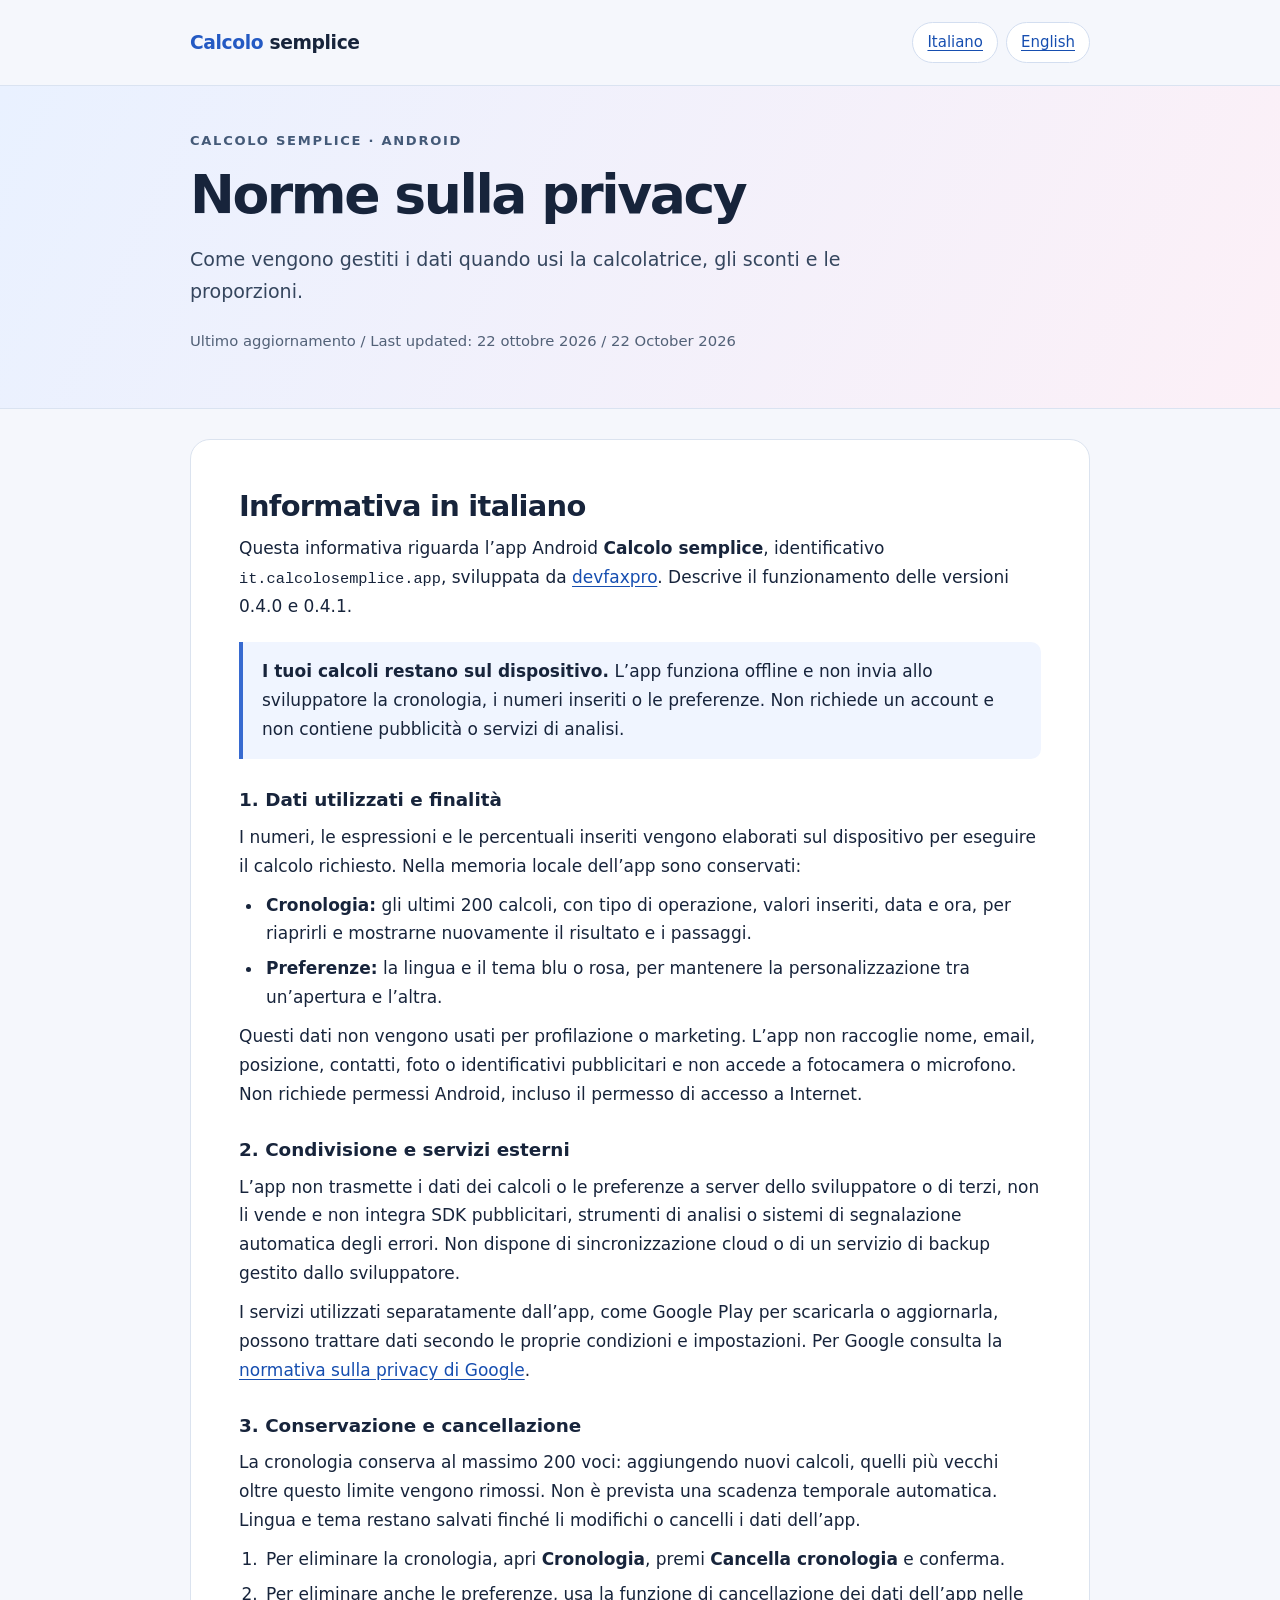
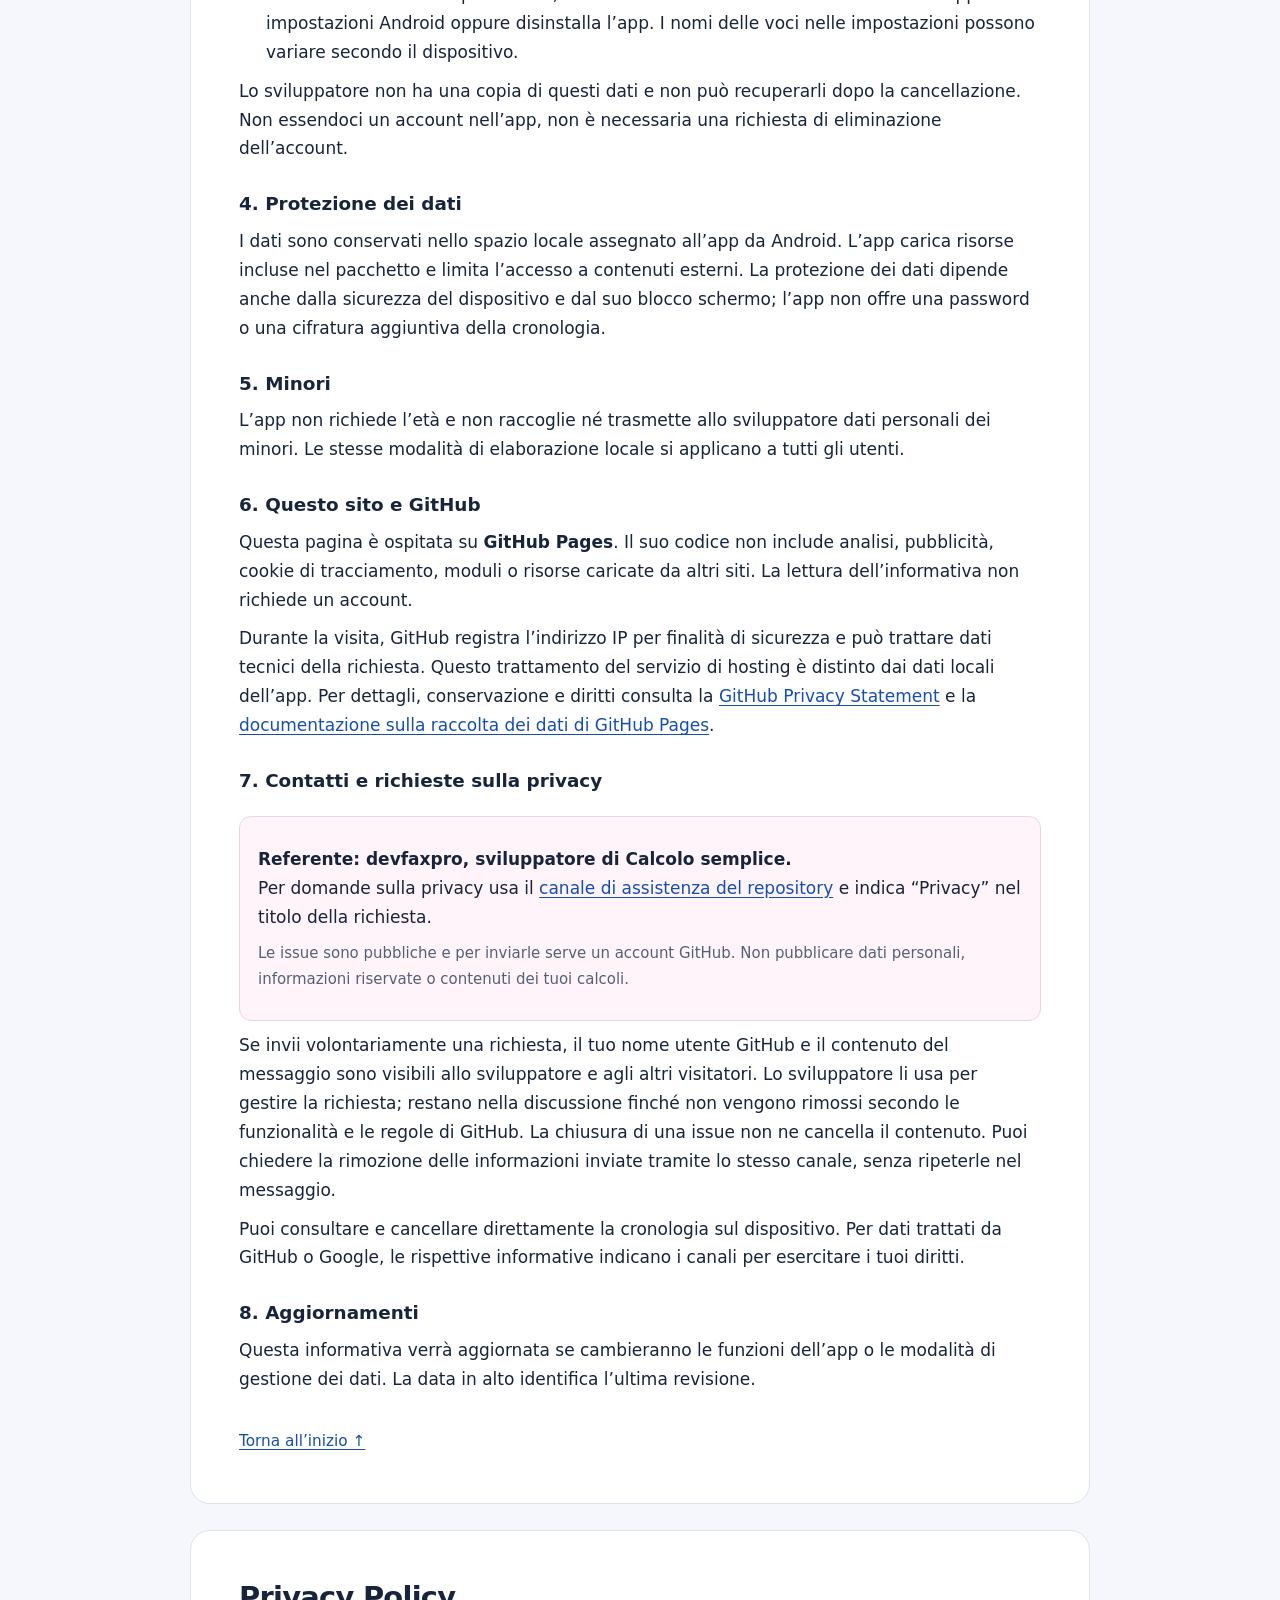
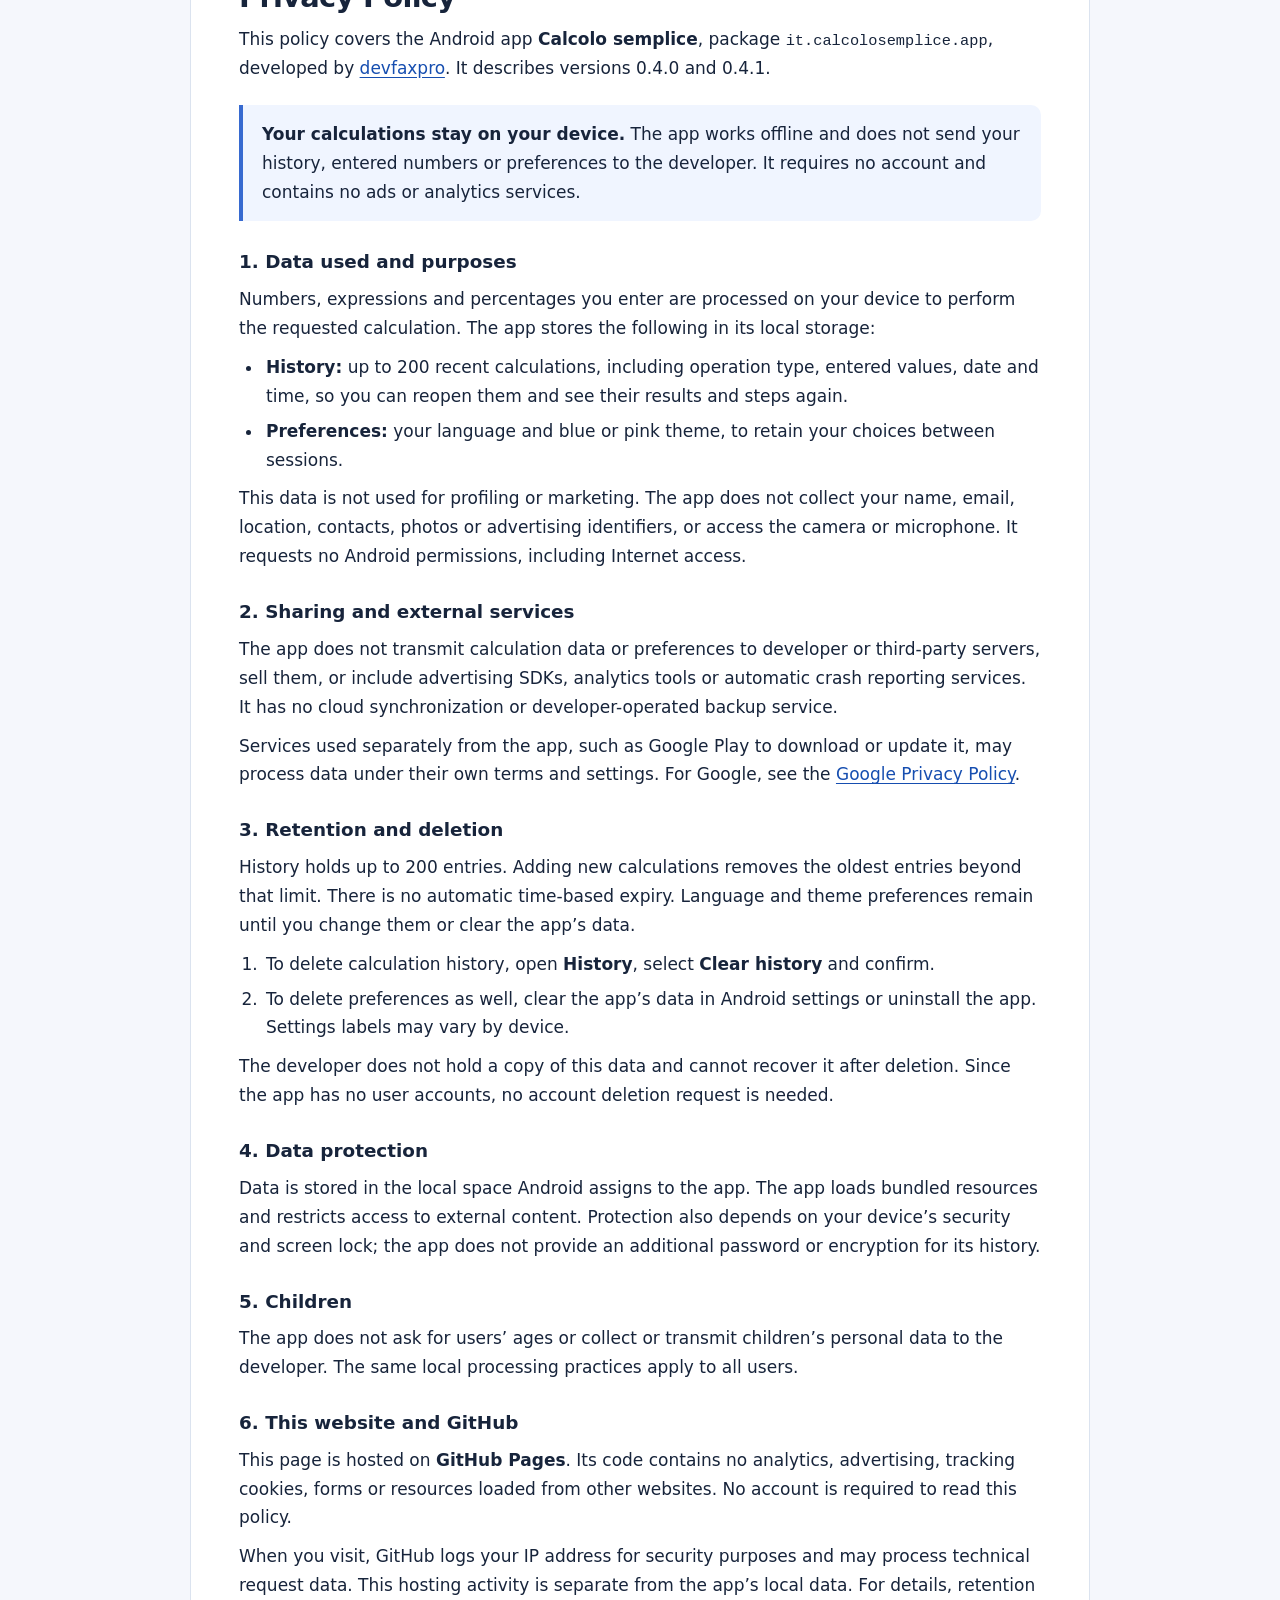
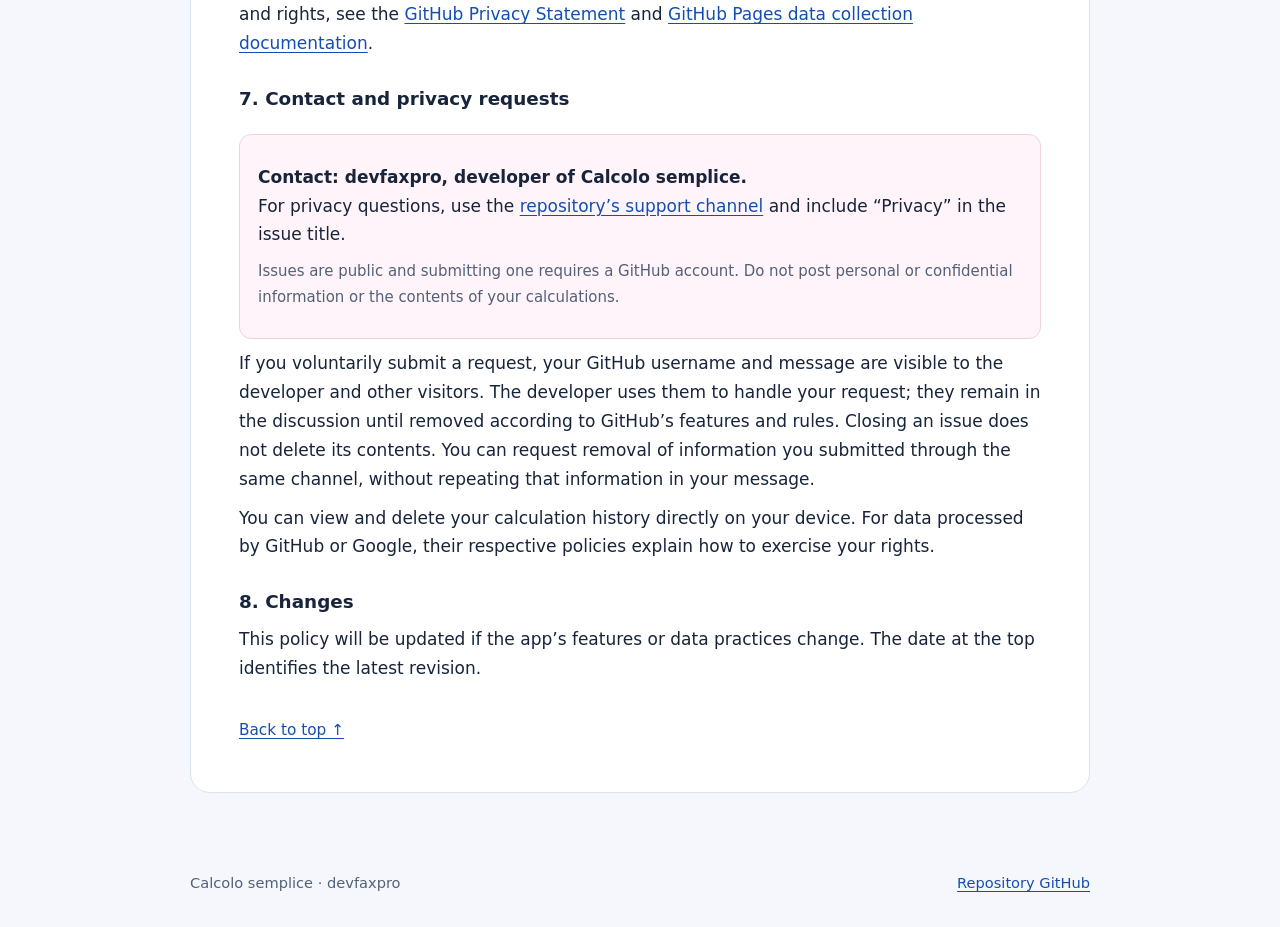
==== docs/privacy.html @ 329a1882 "Publish Italian and English privacy policy for Calcolo semplice" ====
<!doctype html>
<html lang="it">
<head>
  <meta charset="utf-8">
  <meta name="viewport" content="width=device-width, initial-scale=1">
  <meta name="description" content="Norme sulla privacy di Calcolo semplice per Android. Cronologia e preferenze locali, conservazione, cancellazione e contatti. Privacy policy in Italian and English.">
  <meta name="color-scheme" content="light">
  <meta name="referrer" content="no-referrer">
  <meta http-equiv="Content-Security-Policy" content="default-src 'none'; style-src 'unsafe-inline'; base-uri 'none'; form-action 'none'">
  <title>Norme sulla privacy / Privacy Policy · Calcolo semplice</title>
  <link rel="canonical" href="https://devfaxpro.github.io/calcolo-semplice/privacy.html">
  <style>
    :root{font-family:system-ui,-apple-system,BlinkMacSystemFont,"Segoe UI",sans-serif;color:#17243b;background:#f5f7fc;line-height:1.7;font-size:17px}
    *{box-sizing:border-box}body{margin:0}a{color:#164eb0;text-underline-offset:3px}a:hover{color:#8a205b}
    a:focus-visible{outline:3px solid #bb3679;outline-offset:4px;border-radius:3px}
    .wrap{width:min(100% - 40px,900px);margin:auto}.top{display:flex;justify-content:space-between;gap:20px;align-items:center;padding:22px 0}
    .brand{font-weight:750;font-size:1.1rem;letter-spacing:-.02em}.brand span{color:#245ac3}
    nav{display:flex;gap:8px;flex-wrap:wrap}nav a{padding:7px 14px;border:1px solid #d3def0;border-radius:999px;background:white;font-size:.88rem}
    header{background:linear-gradient(115deg,#e9f1ff,#fcf0f7);border-block:1px solid #dae3f1;padding:44px 0}
    .eyebrow{font-size:.77rem;font-weight:700;letter-spacing:.13em;color:#445a78;text-transform:uppercase}
    h1{font-size:clamp(2rem,5vw,3.15rem);line-height:1.12;letter-spacing:-.045em;margin:12px 0 18px}
    .lead{font-size:1.12rem;max-width:680px;margin:0;color:#35465e}.meta{font-size:.87rem;color:#526177;margin-top:21px}
    main{padding:30px 0 52px}article{background:white;border:1px solid #dbe3ef;border-radius:20px;padding:clamp(22px,5vw,48px);margin-bottom:26px;scroll-margin-top:20px}
    h2{font-size:1.7rem;letter-spacing:-.025em;line-height:1.25;margin:0 0 10px}
    h3{font-size:1.08rem;margin:28px 0 8px;line-height:1.4}p{margin:10px 0}ul,ol{padding-left:24px;margin:10px 0}li{padding-left:3px;margin:6px 0}
    code{font-size:.9em;overflow-wrap:anywhere}.summary{background:#f0f5ff;border-left:4px solid #376ad0;border-radius:0 10px 10px 0;padding:15px 19px;margin:22px 0}
    .contact{background:#fff4f9;border:1px solid #edd3e0;border-radius:12px;padding:18px;margin-top:22px}
    .small{font-size:.88rem;color:#526177}.back{display:inline-block;margin-top:24px;font-size:.9rem}
    footer{padding:0 0 32px;color:#526177;font-size:.86rem;display:flex;justify-content:space-between;gap:16px;flex-wrap:wrap}
    @media(max-width:480px){.wrap{width:calc(100% - 24px)}.top{align-items:flex-start;flex-direction:column;gap:10px;padding:17px 0}header{padding:30px 0}article{padding:24px 20px;border-radius:14px}}
    @media print{body{background:white}header{background:white;padding:12px 0}.wrap{width:100%}article{border:0;padding:0;break-before:auto}nav,.back{display:none}a{color:inherit}footer{padding:0}}
  </style>
</head>
<body id="top">
  <div class="wrap top">
    <div class="brand"><span>Calcolo</span> semplice</div>
    <nav aria-label="Lingua / Language">
      <a href="#italiano" lang="it">Italiano</a>
      <a href="#english" lang="en">English</a>
    </nav>
  </div>
  <header>
    <div class="wrap">
      <div class="eyebrow">Calcolo semplice · Android</div>
      <h1>Norme sulla privacy</h1>
      <p class="lead">Come vengono gestiti i dati quando usi la calcolatrice, gli sconti e le proporzioni.</p>
      <p class="meta">Ultimo aggiornamento / Last updated: <time datetime="2026-10-22">22 ottobre 2026 / 22 October 2026</time></p>
    </div>
  </header>
  <main class="wrap">
    <article id="italiano" lang="it" aria-labelledby="titolo-it">
      <h2 id="titolo-it">Informativa in italiano</h2>
      <p>Questa informativa riguarda l’app Android <strong>Calcolo semplice</strong>, identificativo <code>it.calcolosemplice.app</code>, sviluppata da <a href="https://github.com/devfaxpro">devfaxpro</a>. Descrive il funzionamento delle versioni 0.4.0 e 0.4.1.</p>
      <div class="summary"><strong>I tuoi calcoli restano sul dispositivo.</strong> L’app funziona offline e non invia allo sviluppatore la cronologia, i numeri inseriti o le preferenze. Non richiede un account e non contiene pubblicità o servizi di analisi.</div>

      <h3>1. Dati utilizzati e finalità</h3>
      <p>I numeri, le espressioni e le percentuali inseriti vengono elaborati sul dispositivo per eseguire il calcolo richiesto. Nella memoria locale dell’app sono conservati:</p>
      <ul>
        <li><strong>Cronologia:</strong> gli ultimi 200 calcoli, con tipo di operazione, valori inseriti, data e ora, per riaprirli e mostrarne nuovamente il risultato e i passaggi.</li>
        <li><strong>Preferenze:</strong> la lingua e il tema blu o rosa, per mantenere la personalizzazione tra un’apertura e l’altra.</li>
      </ul>
      <p>Questi dati non vengono usati per profilazione o marketing. L’app non raccoglie nome, email, posizione, contatti, foto o identificativi pubblicitari e non accede a fotocamera o microfono. Non richiede permessi Android, incluso il permesso di accesso a Internet.</p>

      <h3>2. Condivisione e servizi esterni</h3>
      <p>L’app non trasmette i dati dei calcoli o le preferenze a server dello sviluppatore o di terzi, non li vende e non integra SDK pubblicitari, strumenti di analisi o sistemi di segnalazione automatica degli errori. Non dispone di sincronizzazione cloud o di un servizio di backup gestito dallo sviluppatore.</p>
      <p>I servizi utilizzati separatamente dall’app, come Google Play per scaricarla o aggiornarla, possono trattare dati secondo le proprie condizioni e impostazioni. Per Google consulta la <a href="https://policies.google.com/privacy?hl=it">normativa sulla privacy di Google</a>.</p>

      <h3>3. Conservazione e cancellazione</h3>
      <p>La cronologia conserva al massimo 200 voci: aggiungendo nuovi calcoli, quelli più vecchi oltre questo limite vengono rimossi. Non è prevista una scadenza temporale automatica. Lingua e tema restano salvati finché li modifichi o cancelli i dati dell’app.</p>
      <ol>
        <li>Per eliminare la cronologia, apri <strong>Cronologia</strong>, premi <strong>Cancella cronologia</strong> e conferma.</li>
        <li>Per eliminare anche le preferenze, usa la funzione di cancellazione dei dati dell’app nelle impostazioni Android oppure disinstalla l’app. I nomi delle voci nelle impostazioni possono variare secondo il dispositivo.</li>
      </ol>
      <p>Lo sviluppatore non ha una copia di questi dati e non può recuperarli dopo la cancellazione. Non essendoci un account nell’app, non è necessaria una richiesta di eliminazione dell’account.</p>

      <h3>4. Protezione dei dati</h3>
      <p>I dati sono conservati nello spazio locale assegnato all’app da Android. L’app carica risorse incluse nel pacchetto e limita l’accesso a contenuti esterni. La protezione dei dati dipende anche dalla sicurezza del dispositivo e dal suo blocco schermo; l’app non offre una password o una cifratura aggiuntiva della cronologia.</p>

      <h3>5. Minori</h3>
      <p>L’app non richiede l’età e non raccoglie né trasmette allo sviluppatore dati personali dei minori. Le stesse modalità di elaborazione locale si applicano a tutti gli utenti.</p>

      <h3>6. Questo sito e GitHub</h3>
      <p>Questa pagina è ospitata su <strong>GitHub Pages</strong>. Il suo codice non include analisi, pubblicità, cookie di tracciamento, moduli o risorse caricate da altri siti. La lettura dell’informativa non richiede un account.</p>
      <p>Durante la visita, GitHub registra l’indirizzo IP per finalità di sicurezza e può trattare dati tecnici della richiesta. Questo trattamento del servizio di hosting è distinto dai dati locali dell’app. Per dettagli, conservazione e diritti consulta la <a href="https://docs.github.com/en/site-policy/privacy-policies/github-general-privacy-statement">GitHub Privacy Statement</a> e la <a href="https://docs.github.com/en/pages/getting-started-with-github-pages/what-is-github-pages#data-collection">documentazione sulla raccolta dei dati di GitHub Pages</a>.</p>

      <h3>7. Contatti e richieste sulla privacy</h3>
      <div class="contact">
        <p><strong>Referente: devfaxpro, sviluppatore di Calcolo semplice.</strong><br>Per domande sulla privacy usa il <a href="https://github.com/devfaxpro/calcolo-semplice/issues">canale di assistenza del repository</a> e indica “Privacy” nel titolo della richiesta.</p>
        <p class="small">Le issue sono pubbliche e per inviarle serve un account GitHub. Non pubblicare dati personali, informazioni riservate o contenuti dei tuoi calcoli.</p>
      </div>
      <p>Se invii volontariamente una richiesta, il tuo nome utente GitHub e il contenuto del messaggio sono visibili allo sviluppatore e agli altri visitatori. Lo sviluppatore li usa per gestire la richiesta; restano nella discussione finché non vengono rimossi secondo le funzionalità e le regole di GitHub. La chiusura di una issue non ne cancella il contenuto. Puoi chiedere la rimozione delle informazioni inviate tramite lo stesso canale, senza ripeterle nel messaggio.</p>
      <p>Puoi consultare e cancellare direttamente la cronologia sul dispositivo. Per dati trattati da GitHub o Google, le rispettive informative indicano i canali per esercitare i tuoi diritti.</p>

      <h3>8. Aggiornamenti</h3>
      <p>Questa informativa verrà aggiornata se cambieranno le funzioni dell’app o le modalità di gestione dei dati. La data in alto identifica l’ultima revisione.</p>
      <a class="back" href="#top">Torna all’inizio ↑</a>
    </article>

    <article id="english" lang="en" aria-labelledby="title-en">
      <h2 id="title-en">Privacy Policy</h2>
      <p>This policy covers the Android app <strong>Calcolo semplice</strong>, package <code>it.calcolosemplice.app</code>, developed by <a href="https://github.com/devfaxpro">devfaxpro</a>. It describes versions 0.4.0 and 0.4.1.</p>
      <div class="summary"><strong>Your calculations stay on your device.</strong> The app works offline and does not send your history, entered numbers or preferences to the developer. It requires no account and contains no ads or analytics services.</div>

      <h3>1. Data used and purposes</h3>
      <p>Numbers, expressions and percentages you enter are processed on your device to perform the requested calculation. The app stores the following in its local storage:</p>
      <ul>
        <li><strong>History:</strong> up to 200 recent calculations, including operation type, entered values, date and time, so you can reopen them and see their results and steps again.</li>
        <li><strong>Preferences:</strong> your language and blue or pink theme, to retain your choices between sessions.</li>
      </ul>
      <p>This data is not used for profiling or marketing. The app does not collect your name, email, location, contacts, photos or advertising identifiers, or access the camera or microphone. It requests no Android permissions, including Internet access.</p>

      <h3>2. Sharing and external services</h3>
      <p>The app does not transmit calculation data or preferences to developer or third-party servers, sell them, or include advertising SDKs, analytics tools or automatic crash reporting services. It has no cloud synchronization or developer-operated backup service.</p>
      <p>Services used separately from the app, such as Google Play to download or update it, may process data under their own terms and settings. For Google, see the <a href="https://policies.google.com/privacy?hl=en">Google Privacy Policy</a>.</p>

      <h3>3. Retention and deletion</h3>
      <p>History holds up to 200 entries. Adding new calculations removes the oldest entries beyond that limit. There is no automatic time-based expiry. Language and theme preferences remain until you change them or clear the app’s data.</p>
      <ol>
        <li>To delete calculation history, open <strong>History</strong>, select <strong>Clear history</strong> and confirm.</li>
        <li>To delete preferences as well, clear the app’s data in Android settings or uninstall the app. Settings labels may vary by device.</li>
      </ol>
      <p>The developer does not hold a copy of this data and cannot recover it after deletion. Since the app has no user accounts, no account deletion request is needed.</p>

      <h3>4. Data protection</h3>
      <p>Data is stored in the local space Android assigns to the app. The app loads bundled resources and restricts access to external content. Protection also depends on your device’s security and screen lock; the app does not provide an additional password or encryption for its history.</p>

      <h3>5. Children</h3>
      <p>The app does not ask for users’ ages or collect or transmit children’s personal data to the developer. The same local processing practices apply to all users.</p>

      <h3>6. This website and GitHub</h3>
      <p>This page is hosted on <strong>GitHub Pages</strong>. Its code contains no analytics, advertising, tracking cookies, forms or resources loaded from other websites. No account is required to read this policy.</p>
      <p>When you visit, GitHub logs your IP address for security purposes and may process technical request data. This hosting activity is separate from the app’s local data. For details, retention and rights, see the <a href="https://docs.github.com/en/site-policy/privacy-policies/github-general-privacy-statement">GitHub Privacy Statement</a> and <a href="https://docs.github.com/en/pages/getting-started-with-github-pages/what-is-github-pages#data-collection">GitHub Pages data collection documentation</a>.</p>

      <h3>7. Contact and privacy requests</h3>
      <div class="contact">
        <p><strong>Contact: devfaxpro, developer of Calcolo semplice.</strong><br>For privacy questions, use the <a href="https://github.com/devfaxpro/calcolo-semplice/issues">repository’s support channel</a> and include “Privacy” in the issue title.</p>
        <p class="small">Issues are public and submitting one requires a GitHub account. Do not post personal or confidential information or the contents of your calculations.</p>
      </div>
      <p>If you voluntarily submit a request, your GitHub username and message are visible to the developer and other visitors. The developer uses them to handle your request; they remain in the discussion until removed according to GitHub’s features and rules. Closing an issue does not delete its contents. You can request removal of information you submitted through the same channel, without repeating that information in your message.</p>
      <p>You can view and delete your calculation history directly on your device. For data processed by GitHub or Google, their respective policies explain how to exercise your rights.</p>

      <h3>8. Changes</h3>
      <p>This policy will be updated if the app’s features or data practices change. The date at the top identifies the latest revision.</p>
      <a class="back" href="#top">Back to top ↑</a>
    </article>
  </main>
  <footer class="wrap">
    <span>Calcolo semplice · devfaxpro</span>
    <a href="https://github.com/devfaxpro/calcolo-semplice">Repository GitHub</a>
  </footer>
</body>
</html>
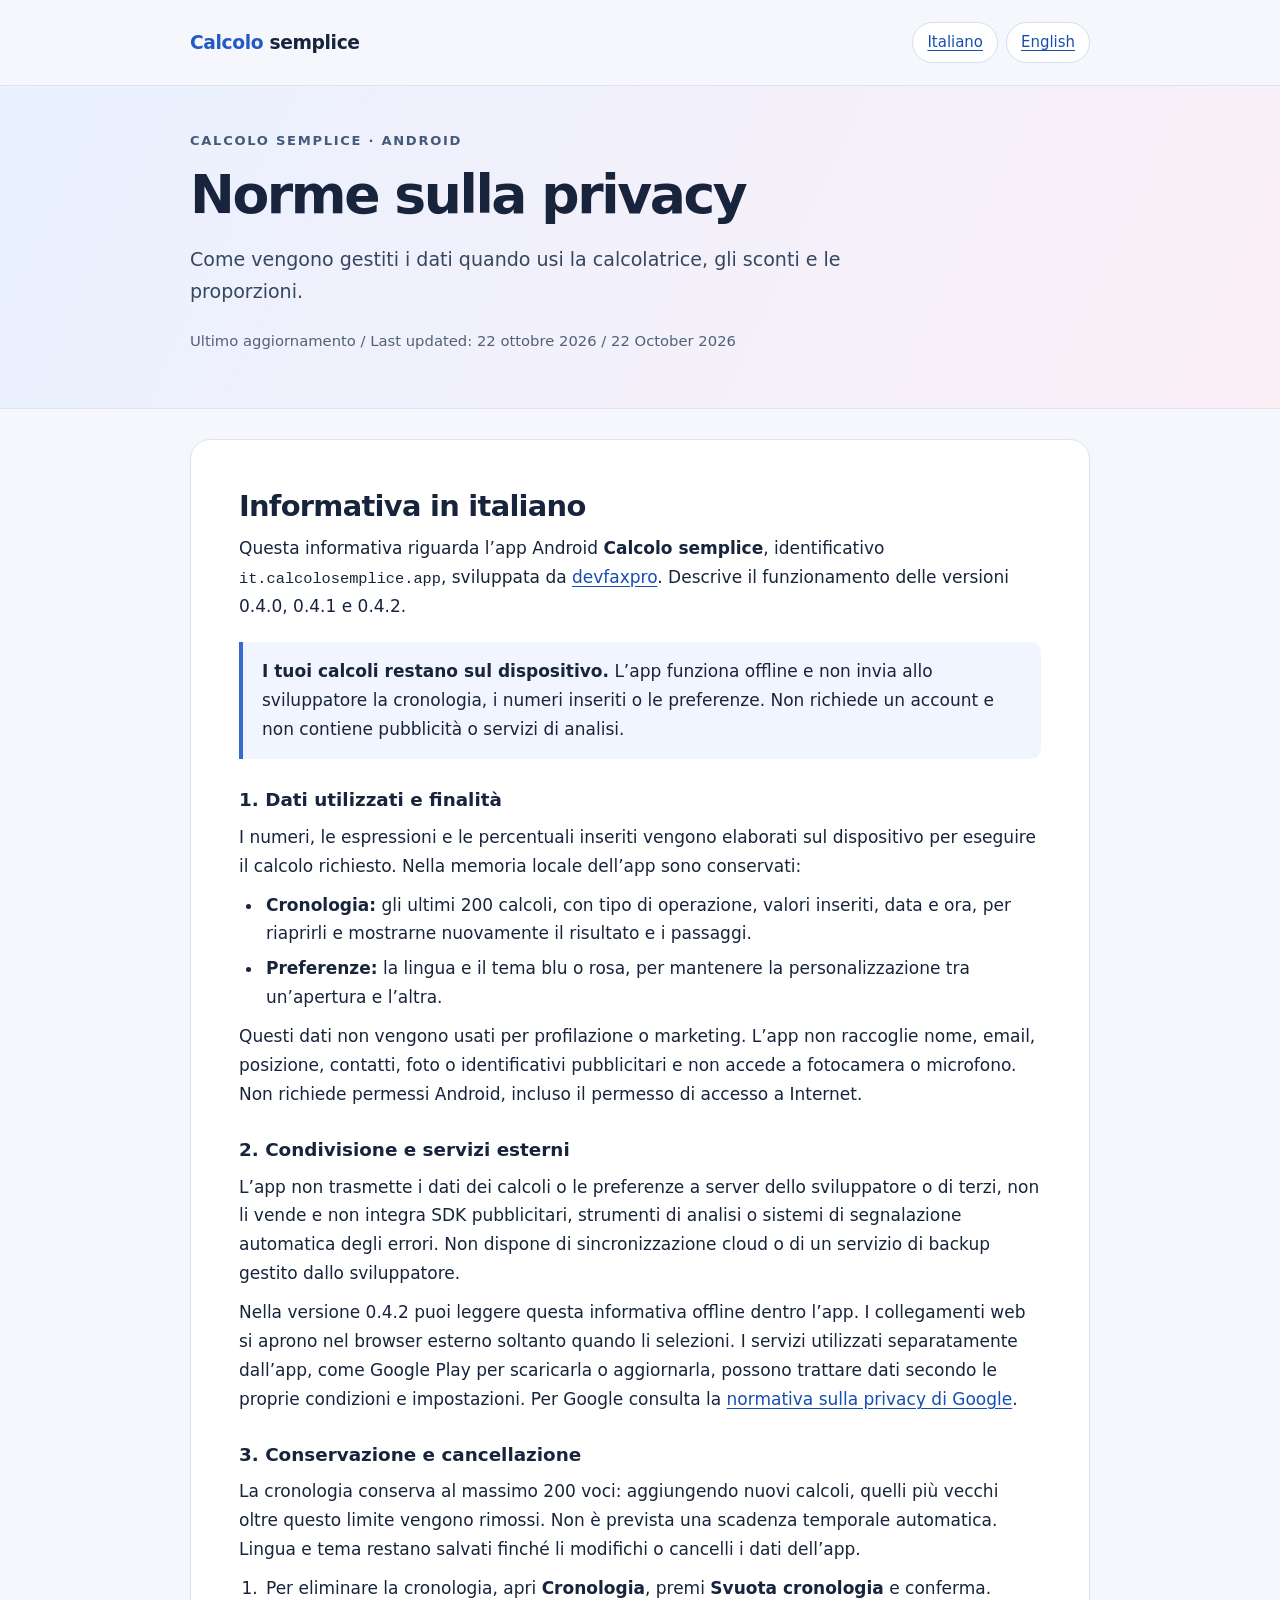
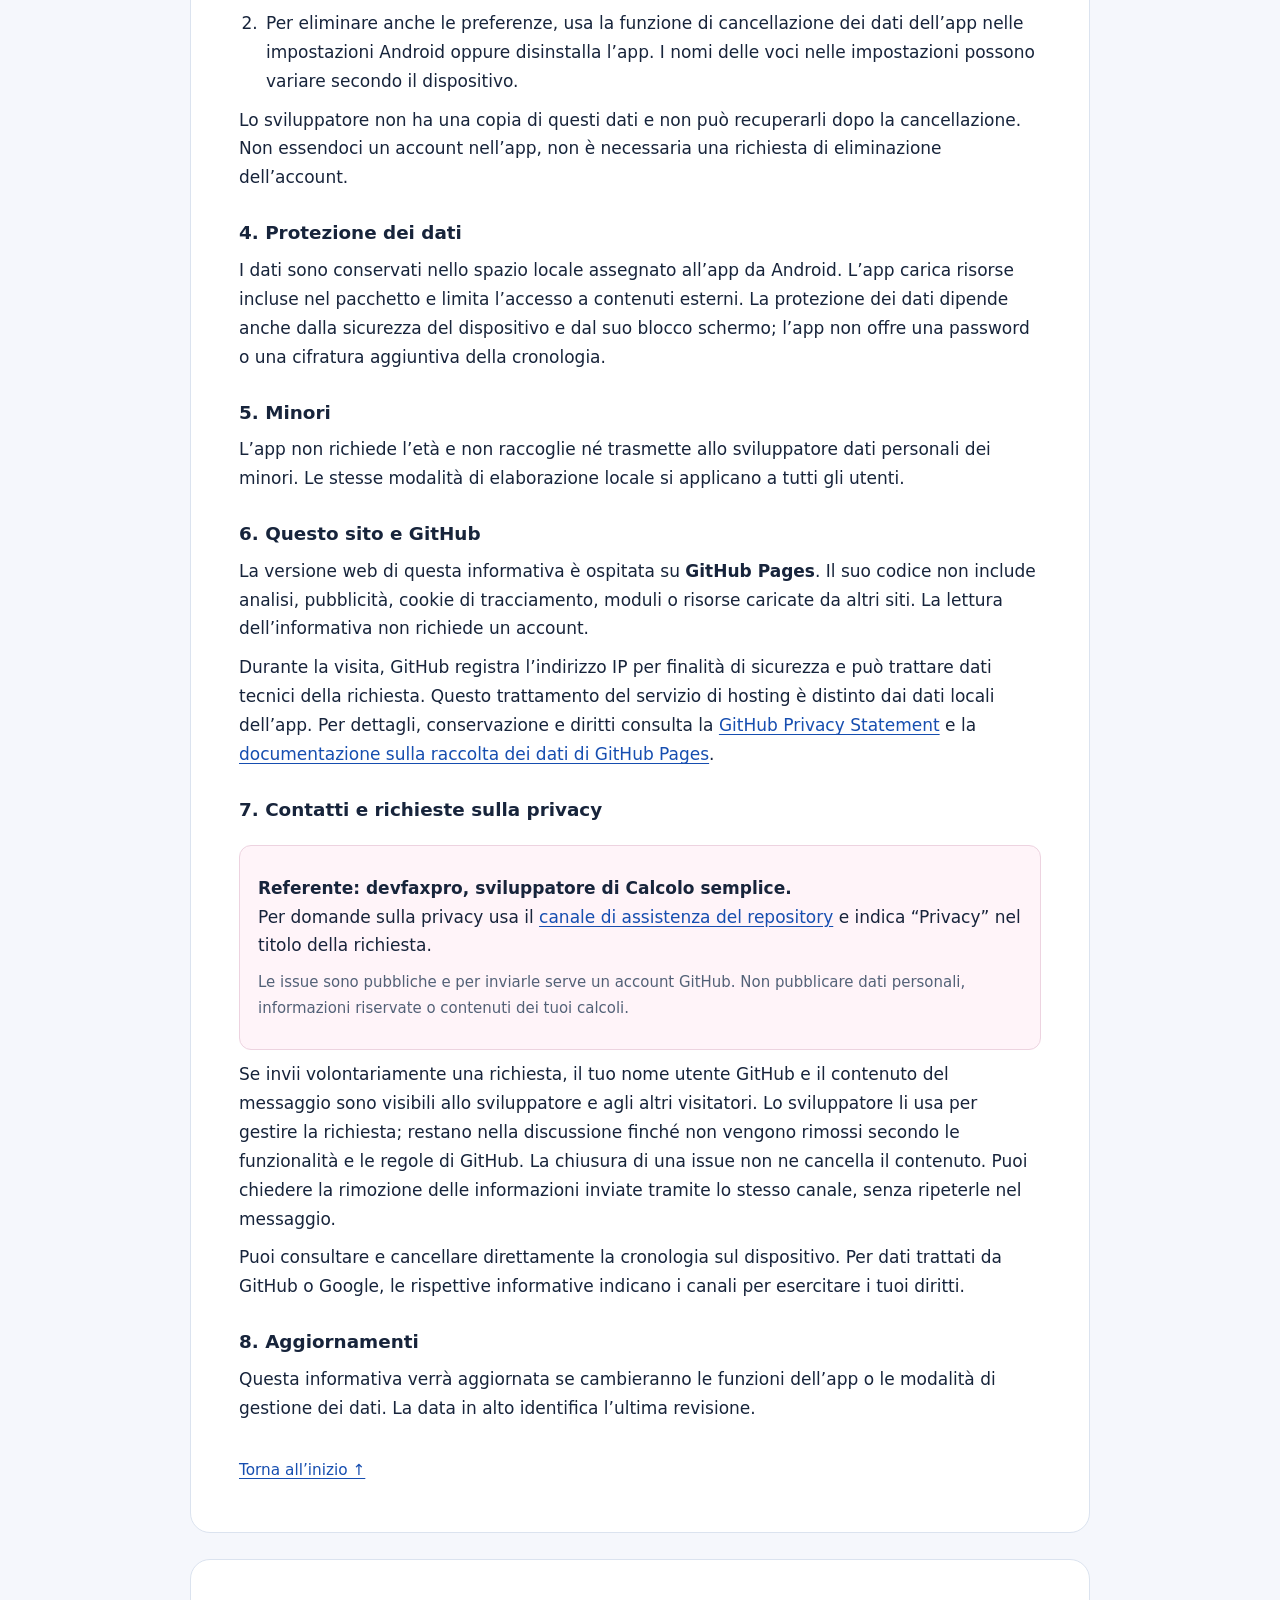
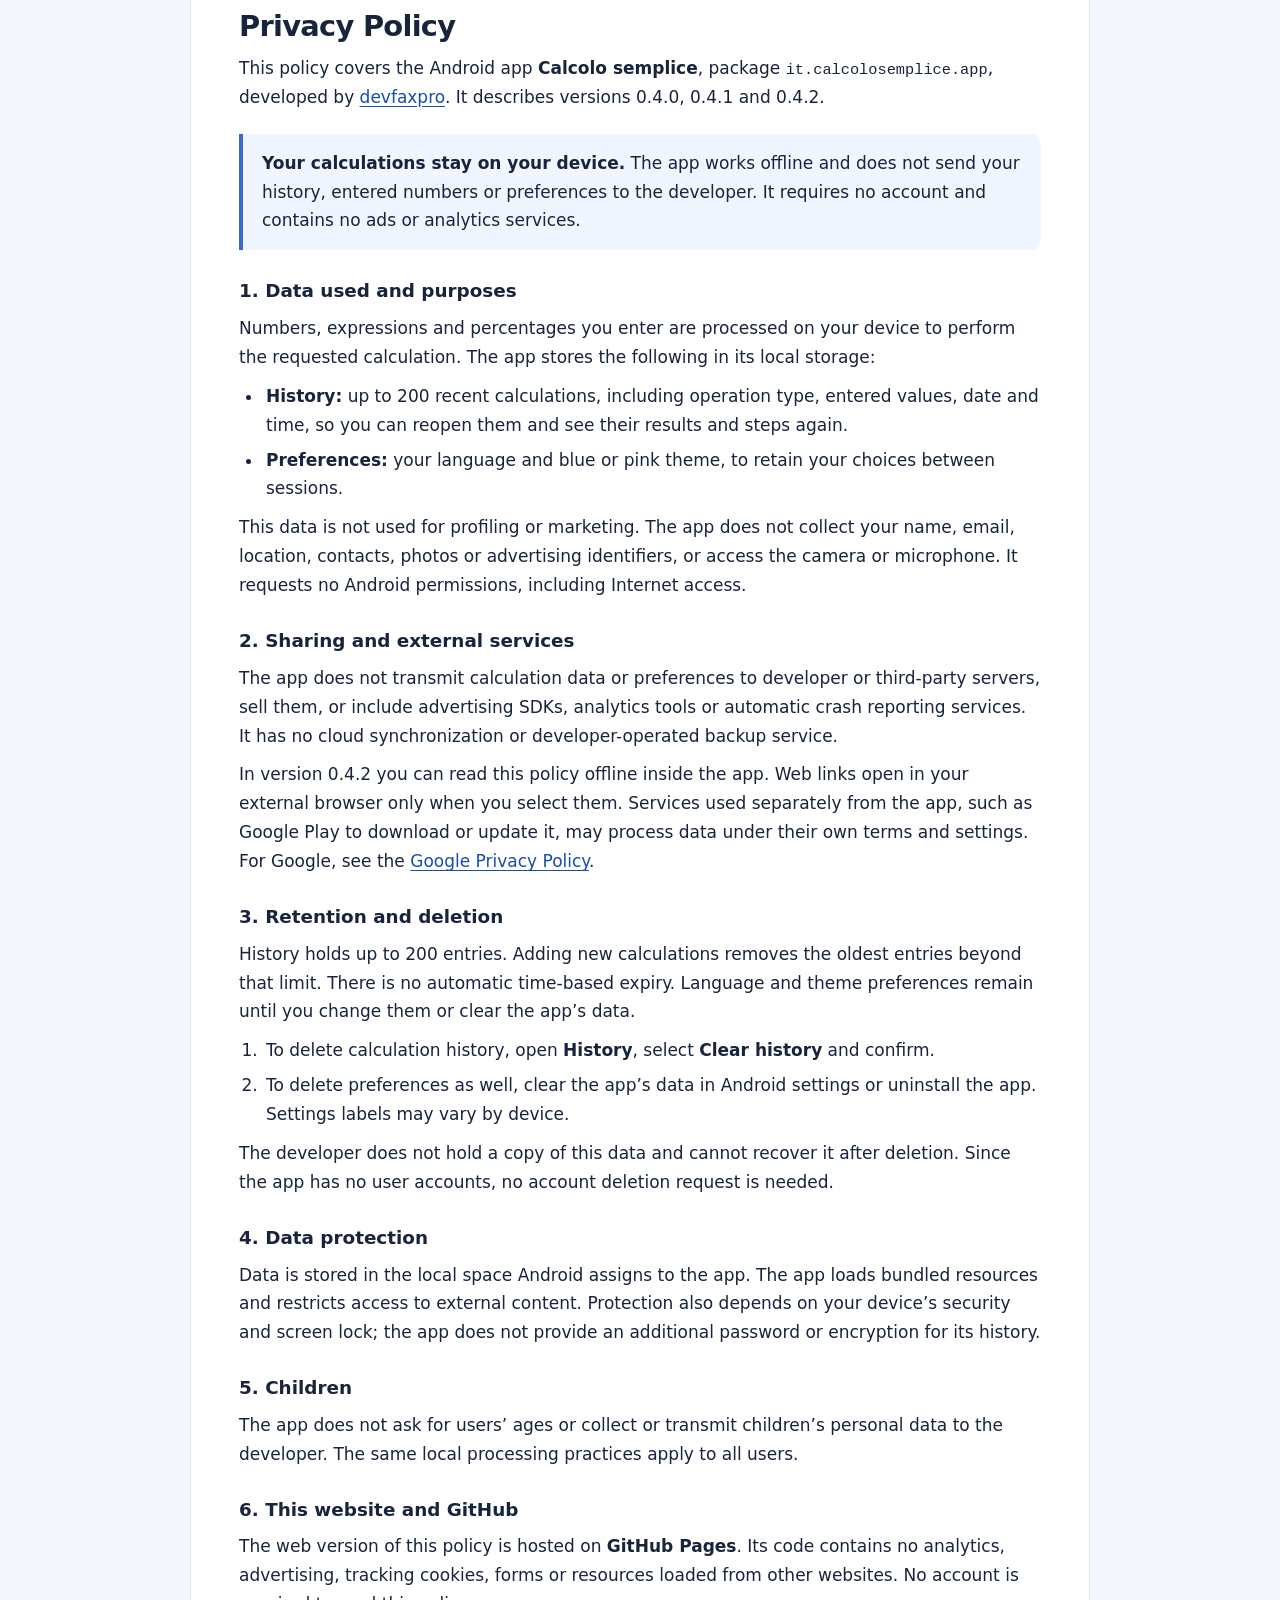
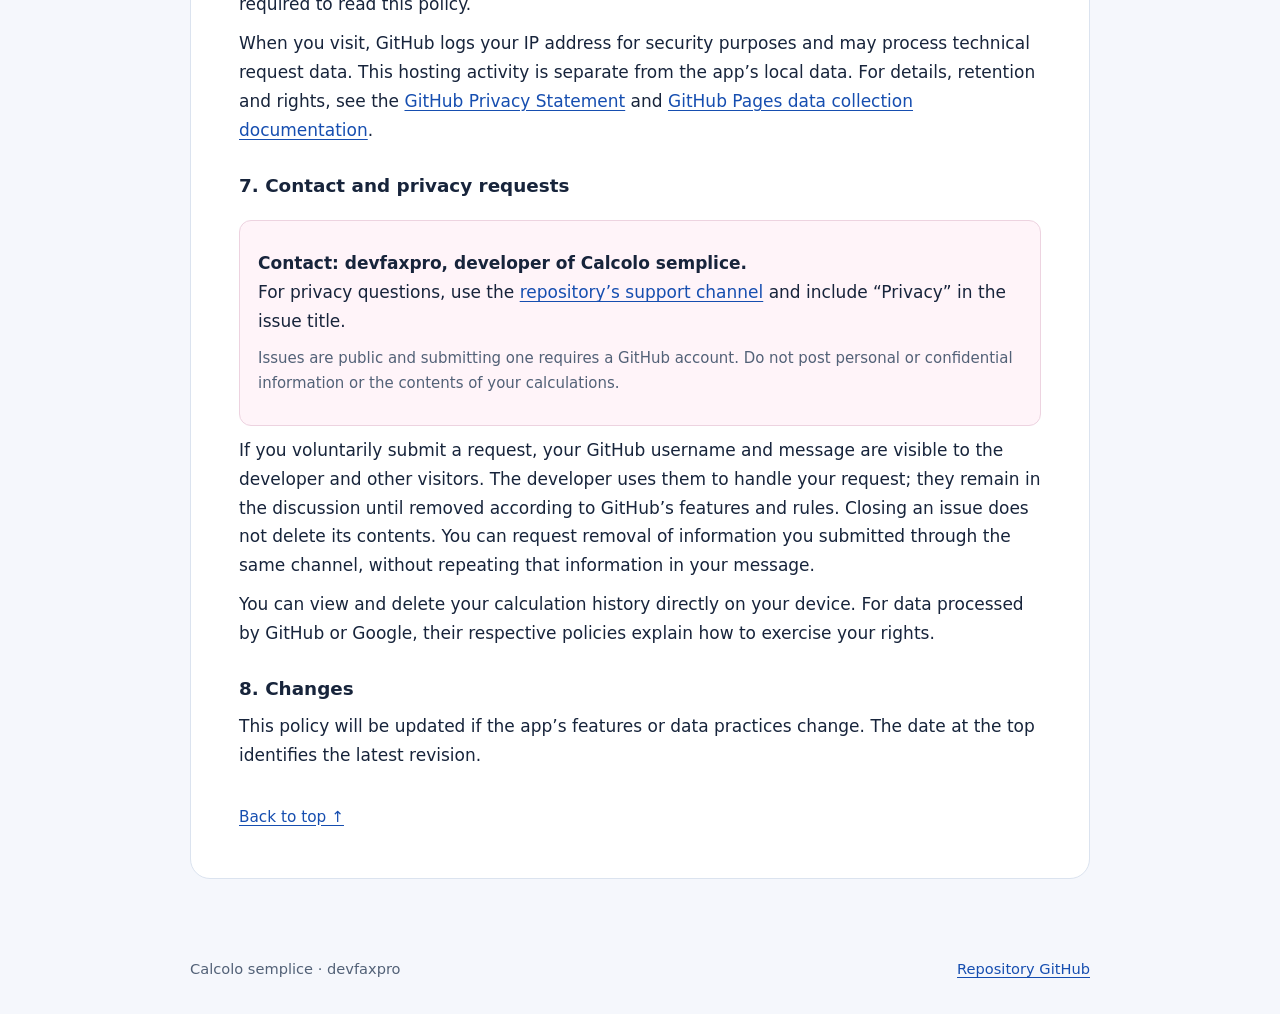
==== commit f5e61699: "Update privacy policy for offline access in Calcolo semplice 0.4.2" ====
--- a/docs/privacy.html
+++ b/docs/privacy.html
@@ -50,7 +50,7 @@
   <main class="wrap">
     <article id="italiano" lang="it" aria-labelledby="titolo-it">
       <h2 id="titolo-it">Informativa in italiano</h2>
-      <p>Questa informativa riguarda l’app Android <strong>Calcolo semplice</strong>, identificativo <code>it.calcolosemplice.app</code>, sviluppata da <a href="https://github.com/devfaxpro">devfaxpro</a>. Descrive il funzionamento delle versioni 0.4.0 e 0.4.1.</p>
+      <p>Questa informativa riguarda l’app Android <strong>Calcolo semplice</strong>, identificativo <code>it.calcolosemplice.app</code>, sviluppata da <a href="https://github.com/devfaxpro">devfaxpro</a>. Descrive il funzionamento delle versioni 0.4.0, 0.4.1 e 0.4.2.</p>
       <div class="summary"><strong>I tuoi calcoli restano sul dispositivo.</strong> L’app funziona offline e non invia allo sviluppatore la cronologia, i numeri inseriti o le preferenze. Non richiede un account e non contiene pubblicità o servizi di analisi.</div>
 
       <h3>1. Dati utilizzati e finalità</h3>
@@ -63,12 +63,12 @@
 
       <h3>2. Condivisione e servizi esterni</h3>
       <p>L’app non trasmette i dati dei calcoli o le preferenze a server dello sviluppatore o di terzi, non li vende e non integra SDK pubblicitari, strumenti di analisi o sistemi di segnalazione automatica degli errori. Non dispone di sincronizzazione cloud o di un servizio di backup gestito dallo sviluppatore.</p>
-      <p>I servizi utilizzati separatamente dall’app, come Google Play per scaricarla o aggiornarla, possono trattare dati secondo le proprie condizioni e impostazioni. Per Google consulta la <a href="https://policies.google.com/privacy?hl=it">normativa sulla privacy di Google</a>.</p>
+      <p>Nella versione 0.4.2 puoi leggere questa informativa offline dentro l’app. I collegamenti web si aprono nel browser esterno soltanto quando li selezioni. I servizi utilizzati separatamente dall’app, come Google Play per scaricarla o aggiornarla, possono trattare dati secondo le proprie condizioni e impostazioni. Per Google consulta la <a href="https://policies.google.com/privacy?hl=it">normativa sulla privacy di Google</a>.</p>
 
       <h3>3. Conservazione e cancellazione</h3>
       <p>La cronologia conserva al massimo 200 voci: aggiungendo nuovi calcoli, quelli più vecchi oltre questo limite vengono rimossi. Non è prevista una scadenza temporale automatica. Lingua e tema restano salvati finché li modifichi o cancelli i dati dell’app.</p>
       <ol>
-        <li>Per eliminare la cronologia, apri <strong>Cronologia</strong>, premi <strong>Cancella cronologia</strong> e conferma.</li>
+        <li>Per eliminare la cronologia, apri <strong>Cronologia</strong>, premi <strong>Svuota cronologia</strong> e conferma.</li>
         <li>Per eliminare anche le preferenze, usa la funzione di cancellazione dei dati dell’app nelle impostazioni Android oppure disinstalla l’app. I nomi delle voci nelle impostazioni possono variare secondo il dispositivo.</li>
       </ol>
       <p>Lo sviluppatore non ha una copia di questi dati e non può recuperarli dopo la cancellazione. Non essendoci un account nell’app, non è necessaria una richiesta di eliminazione dell’account.</p>
@@ -80,7 +80,7 @@
       <p>L’app non richiede l’età e non raccoglie né trasmette allo sviluppatore dati personali dei minori. Le stesse modalità di elaborazione locale si applicano a tutti gli utenti.</p>
 
       <h3>6. Questo sito e GitHub</h3>
-      <p>Questa pagina è ospitata su <strong>GitHub Pages</strong>. Il suo codice non include analisi, pubblicità, cookie di tracciamento, moduli o risorse caricate da altri siti. La lettura dell’informativa non richiede un account.</p>
+      <p>La versione web di questa informativa è ospitata su <strong>GitHub Pages</strong>. Il suo codice non include analisi, pubblicità, cookie di tracciamento, moduli o risorse caricate da altri siti. La lettura dell’informativa non richiede un account.</p>
       <p>Durante la visita, GitHub registra l’indirizzo IP per finalità di sicurezza e può trattare dati tecnici della richiesta. Questo trattamento del servizio di hosting è distinto dai dati locali dell’app. Per dettagli, conservazione e diritti consulta la <a href="https://docs.github.com/en/site-policy/privacy-policies/github-general-privacy-statement">GitHub Privacy Statement</a> e la <a href="https://docs.github.com/en/pages/getting-started-with-github-pages/what-is-github-pages#data-collection">documentazione sulla raccolta dei dati di GitHub Pages</a>.</p>
 
       <h3>7. Contatti e richieste sulla privacy</h3>
@@ -98,7 +98,7 @@
 
     <article id="english" lang="en" aria-labelledby="title-en">
       <h2 id="title-en">Privacy Policy</h2>
-      <p>This policy covers the Android app <strong>Calcolo semplice</strong>, package <code>it.calcolosemplice.app</code>, developed by <a href="https://github.com/devfaxpro">devfaxpro</a>. It describes versions 0.4.0 and 0.4.1.</p>
+      <p>This policy covers the Android app <strong>Calcolo semplice</strong>, package <code>it.calcolosemplice.app</code>, developed by <a href="https://github.com/devfaxpro">devfaxpro</a>. It describes versions 0.4.0, 0.4.1 and 0.4.2.</p>
       <div class="summary"><strong>Your calculations stay on your device.</strong> The app works offline and does not send your history, entered numbers or preferences to the developer. It requires no account and contains no ads or analytics services.</div>
 
       <h3>1. Data used and purposes</h3>
@@ -111,7 +111,7 @@
 
       <h3>2. Sharing and external services</h3>
       <p>The app does not transmit calculation data or preferences to developer or third-party servers, sell them, or include advertising SDKs, analytics tools or automatic crash reporting services. It has no cloud synchronization or developer-operated backup service.</p>
-      <p>Services used separately from the app, such as Google Play to download or update it, may process data under their own terms and settings. For Google, see the <a href="https://policies.google.com/privacy?hl=en">Google Privacy Policy</a>.</p>
+      <p>In version 0.4.2 you can read this policy offline inside the app. Web links open in your external browser only when you select them. Services used separately from the app, such as Google Play to download or update it, may process data under their own terms and settings. For Google, see the <a href="https://policies.google.com/privacy?hl=en">Google Privacy Policy</a>.</p>
 
       <h3>3. Retention and deletion</h3>
       <p>History holds up to 200 entries. Adding new calculations removes the oldest entries beyond that limit. There is no automatic time-based expiry. Language and theme preferences remain until you change them or clear the app’s data.</p>
@@ -128,7 +128,7 @@
       <p>The app does not ask for users’ ages or collect or transmit children’s personal data to the developer. The same local processing practices apply to all users.</p>
 
       <h3>6. This website and GitHub</h3>
-      <p>This page is hosted on <strong>GitHub Pages</strong>. Its code contains no analytics, advertising, tracking cookies, forms or resources loaded from other websites. No account is required to read this policy.</p>
+      <p>The web version of this policy is hosted on <strong>GitHub Pages</strong>. Its code contains no analytics, advertising, tracking cookies, forms or resources loaded from other websites. No account is required to read this policy.</p>
       <p>When you visit, GitHub logs your IP address for security purposes and may process technical request data. This hosting activity is separate from the app’s local data. For details, retention and rights, see the <a href="https://docs.github.com/en/site-policy/privacy-policies/github-general-privacy-statement">GitHub Privacy Statement</a> and <a href="https://docs.github.com/en/pages/getting-started-with-github-pages/what-is-github-pages#data-collection">GitHub Pages data collection documentation</a>.</p>
 
       <h3>7. Contact and privacy requests</h3>
@@ -150,3 +150,4 @@
   </footer>
 </body>
 </html>
+
